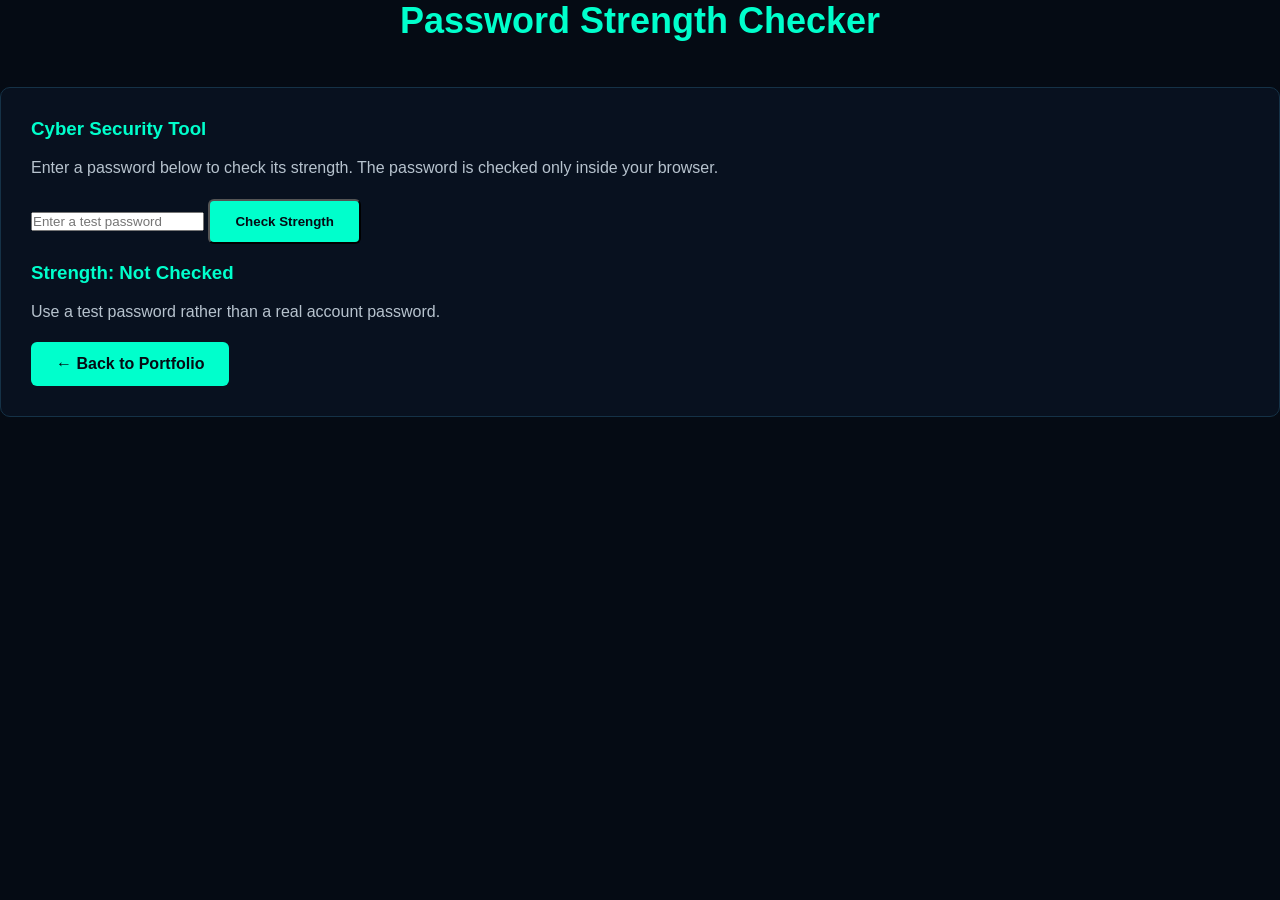
==== cyber-security-project.html @ 36a9ec83 "Add files via upload" ====
<!DOCTYPE html>
<html lang="en">

<head>
    <meta charset="UTF-8">
    <meta name="viewport" content="width=device-width, initial-scale=1.0">

    <title>Password Strength Checker | Akshan</title>

    <link rel="stylesheet" href="Style.css">
</head>

<body>

<section class="cyber-project-page">

    <h2 class="section-title">Password Strength Checker</h2>

    <div class="project-card">

        <h3>Cyber Security Tool</h3>

        <p>
            Enter a password below to check its strength.
            The password is checked only inside your browser.
        </p>

        <br>

        <input
            type="password"
            id="password"
            placeholder="Enter a test password"
            autocomplete="new-password"
        >

        <button
            type="button"
            class="btn"
            onclick="checkPassword()">
            Check Strength
        </button>

        <br><br>

        <h3 id="result">Strength: Not Checked</h3>

        <p id="feedback">
            Use a test password rather than a real account password.
        </p>

        <br>

        <a href="index.html" class="btn">
            ← Back to Portfolio
        </a>

    </div>

</section>

<script>
function checkPassword() {

    const password = document.getElementById("password").value;
    const result = document.getElementById("result");
    const feedback = document.getElementById("feedback");

    let score = 0;
    let tips = [];

    if (password.length >= 12) {
        score++;
    } else {
        tips.push("Use at least 12 characters.");
    }

    if (/[A-Z]/.test(password)) {
        score++;
    } else {
        tips.push("Add an uppercase letter.");
    }

    if (/[a-z]/.test(password)) {
        score++;
    } else {
        tips.push("Add a lowercase letter.");
    }

    if (/[0-9]/.test(password)) {
        score++;
    } else {
        tips.push("Add a number.");
    }

    if (/[^A-Za-z0-9]/.test(password)) {
        score++;
    } else {
        tips.push("Add a special character.");
    }

    if (password.length === 0) {
        result.textContent = "Strength: Not Checked";
        feedback.textContent = "Enter a test password first.";
        return;
    }

    if (score <= 2) {
        result.textContent = "Strength: Weak";
    } else if (score <= 4) {
        result.textContent = "Strength: Medium";
    } else {
        result.textContent = "Strength: Strong";
    }

    if (tips.length > 0) {
        feedback.textContent = tips.join(" ");
    } else {
        feedback.textContent =
            "Good: this password meets all of the checks used by this demo.";
    }
}
</script>

</body>
</html>
---- Style.css ----
* {
    margin: 0;
    padding: 0;
    box-sizing: border-box;
}

body {
    background: #050b14;
    color: white;
    font-family: Arial, sans-serif;
}

.navbar {
    display: flex;
    justify-content: space-between;
    align-items: center;
    padding: 20px 8%;
    background: #08111f;
    border-bottom: 1px solid #00ffcc;
}

.logo {
    color: #00ffcc;
    font-size: 28px;
}

.nav-links {
    display: flex;
    list-style: none;
    gap: 30px;
}

.nav-links a {
    color: white;
    text-decoration: none;
}

.nav-links a:hover {
    color: #00ffcc;
}

.hero {
    min-height: 90vh;
    display: flex;
    align-items: center;
    padding: 0 10%;
    background: linear-gradient(135deg, #050b14, #071c26);
}

.hero-content {
    max-width: 700px;
}

.small-text {
    color: #00ffcc;
    font-size: 20px;
}

.hero h1 {
    font-size: 70px;
    margin: 10px 0;
}

.hero h2 {
    color: #00ffcc;
    font-size: 32px;
    margin-bottom: 20px;
}

.hero p {
    line-height: 1.7;
    color: #b7c3ce;
}

.hero-buttons {
    margin-top: 30px;
}

.btn {
    display: inline-block;
    padding: 13px 25px;
    margin-right: 10px;
    background: #00ffcc;
    color: #050b14;
    text-decoration: none;
    border-radius: 6px;
    font-weight: bold;
}

.btn-outline {
    background: transparent;
    color: #00ffcc;
    border: 1px solid #00ffcc;
}

.section {
    padding: 90px 10%;
}

.section-title {
    text-align: center;
    color: #00ffcc;
    font-size: 36px;
    margin-bottom: 45px;
}

.about-content {
    max-width: 800px;
    margin: auto;
    text-align: center;
    line-height: 1.8;
    color: #b7c3ce;
}

.skills-container,
.projects-container {
    display: grid;
    grid-template-columns: repeat(auto-fit, minmax(220px, 1fr));
    gap: 25px;
}

.skill-card,
.project-card,
.certificate-card {
    background: #08111f;
    padding: 30px;
    border: 1px solid #153247;
    border-radius: 10px;
}

.skill-card h3,
.project-card h3,
.certificate-card h3 {
    color: #00ffcc;
    margin-bottom: 15px;
}

.skill-card p,
.project-card p,
.certificate-card p {
    color: #b7c3ce;
    line-height: 1.6;
}

.project-btn {
    margin-top: 20px;
    padding: 10px 18px;
    background: transparent;
    border: 1px solid #00ffcc;
    color: #00ffcc;
    border-radius: 5px;
    cursor: pointer;
}

.certificate-card {
    max-width: 600px;
    margin: auto;
    text-align: center;
}

.contact-box {
    text-align: center;
}

.contact-box p {
    color: #b7c3ce;
    margin-bottom: 30px;
}

footer {
    text-align: center;
    padding: 25px;
    background: #08111f;
    color: #7f8c96;
}

#typing-text {
    color: #00ffcc;
    text-shadow:
        0 0 5px #00ffcc,
        0 0 10px #00ffcc,
        0 0 20px #00ffcc;
}

.hero h1 {
    text-shadow: 0 0 10px rgba(0, 255, 204, 0.4);
}
.hero {
    justify-content: space-between;
    gap: 50px;
}

.hero-image img {
    width: 320px;
    height: 320px;
    object-fit: cover;
    object-position: center 25%;
    border-radius: 50%;
    border: 4px solid #00ffcc;
    box-shadow:
        0 0 20px #00ffcc,
        0 0 50px rgba(0, 255, 204, 0.4);
}

@media (max-width: 768px) {
    .hero {
        flex-direction: column;
        text-align: center;
        padding-top: 80px;
        padding-bottom: 80px;
    }

    .hero-image img {
        width: 230px;
        height: 230px;
    }
}


.social-links {
    margin-top: 25px;
    display: flex;
    gap: 15px;
    flex-wrap: wrap;
}

.social-links a {
    color: #00ffcc;
    text-decoration: none;
    border: 1px solid #00ffcc;
    padding: 10px 16px;
    border-radius: 6px;
    transition: 0.3s;
}

.social-links a:hover {
    background: #00ffcc;
    color: #050b14;
    box-shadow: 0 0 15px #00ffcc;
}

.project-tech {
    margin-top: 15px;
    color: #00ffcc !important;
    font-size: 14px;
    font-weight: bold;
    letter-spacing: 0.5px;
}

.contact-form {
    max-width: 600px;
    margin: auto;
    display: flex;
    flex-direction: column;
    gap: 18px;
}

.contact-form input,
.contact-form textarea {
    width: 100%;
    padding: 15px;
    background: #08111f;
    color: white;
    border: 1px solid #153247;
    border-radius: 7px;
    outline: none;
    font-size: 16px;
}

.contact-form input:focus,
.contact-form textarea:focus {
    border-color: #00ffcc;
    box-shadow: 0 0 10px rgba(0, 255, 204, 0.3);
}

.contact-form textarea {
    resize: vertical;
}

.contact-form button {
    border: none;
    cursor: pointer;
}
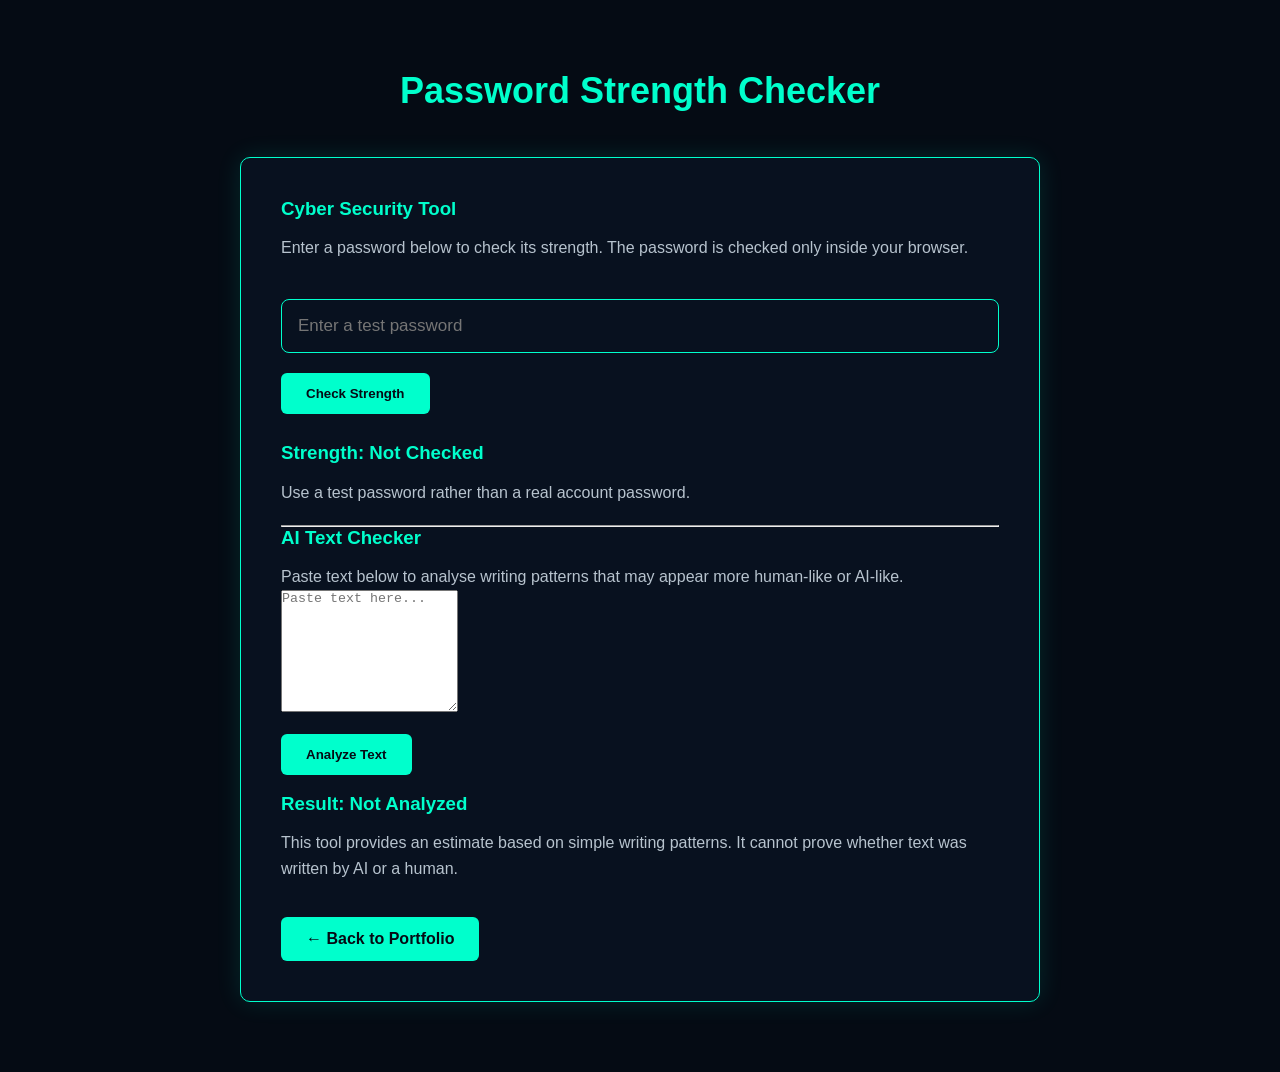
==== commit 9d7cf063: "Add files via upload" ====
--- a/cyber-security-project.html
+++ b/cyber-security-project.html
@@ -50,7 +50,37 @@
         </p>
 
         <br>
+<hr class="tool-divider">
 
+<h3>AI Text Checker</h3>
+
+<p>
+    Paste text below to analyse writing patterns that may appear
+    more human-like or AI-like.
+</p>
+
+<textarea
+    id="aiText"
+    rows="8"
+    placeholder="Paste text here..."
+></textarea>
+
+<br><br>
+
+<button type="button" class="btn" onclick="analyzeText()">
+    Analyze Text
+</button>
+
+<br><br>
+
+<h3 id="aiResult">Result: Not Analyzed</h3>
+
+<p id="aiFeedback">
+    This tool provides an estimate based on simple writing patterns.
+    It cannot prove whether text was written by AI or a human.
+</p>
+
+<br><br>
         <a href="index.html" class="btn">
             ← Back to Portfolio
         </a>
--- a/Style.css
+++ b/Style.css
@@ -280,4 +280,93 @@
 .contact-form button {
     border: none;
     cursor: pointer;
+}
+
+/* Password Strength Checker */
+
+.cyber-project-page {
+    min-height: 100vh;
+    padding: 70px 10%;
+    background: #050b14;
+}
+
+.cyber-project-page .project-card {
+    max-width: 850px;
+    margin: auto;
+    padding: 40px;
+    border: 1px solid #00ffcc;
+    box-shadow: 0 0 25px rgba(0, 255, 204, 0.12);
+}
+
+.cyber-project-page input[type="password"] {
+    width: 100%;
+    padding: 16px;
+    margin: 20px 0;
+    background: #050b14;
+    color: white;
+    border: 1px solid #153247;
+    border-radius: 7px;
+    font-size: 16px;
+    outline: none;
+}
+
+.cyber-project-page input[type="password"]:focus {
+    border-color: #00ffcc;
+    box-shadow: 0 0 12px rgba(0, 255, 204, 0.3);
+}
+
+.cyber-project-page #result {
+    margin-top: 10px;
+    color: #00ffcc;
+}
+
+.cyber-project-page #feedback {
+    margin-top: 12px;
+    line-height: 1.8;
+}
+
+.cyber-project-page .btn {
+    border: none;
+    cursor: pointer;
+    transition: 0.3s;
+}
+
+.cyber-project-page .btn:hover {
+    box-shadow: 0 0 18px #00ffcc;
+    transform: translateY(-2px);
+}
+/* Cyber Security Password Tool - Final Design */
+
+.cyber-project-page {
+    min-height: 100vh;
+    padding: 70px 8%;
+}
+
+.cyber-project-page .project-card {
+    max-width: 800px;
+    margin: 0 auto;
+    padding: 40px;
+}
+
+#password {
+    display: block;
+    width: 100%;
+    padding: 16px;
+    margin: 20px 0;
+    background: #08111f;
+    color: white;
+    border: 1px solid #00ffcc;
+    border-radius: 8px;
+    font-size: 17px;
+    outline: none;
+    box-sizing: border-box;
+}
+
+#password:focus {
+    box-shadow: 0 0 15px rgba(0, 255, 204, 0.4);
+}
+
+#result {
+    margin-top: 25px;
+    color: #00ffcc;
 }
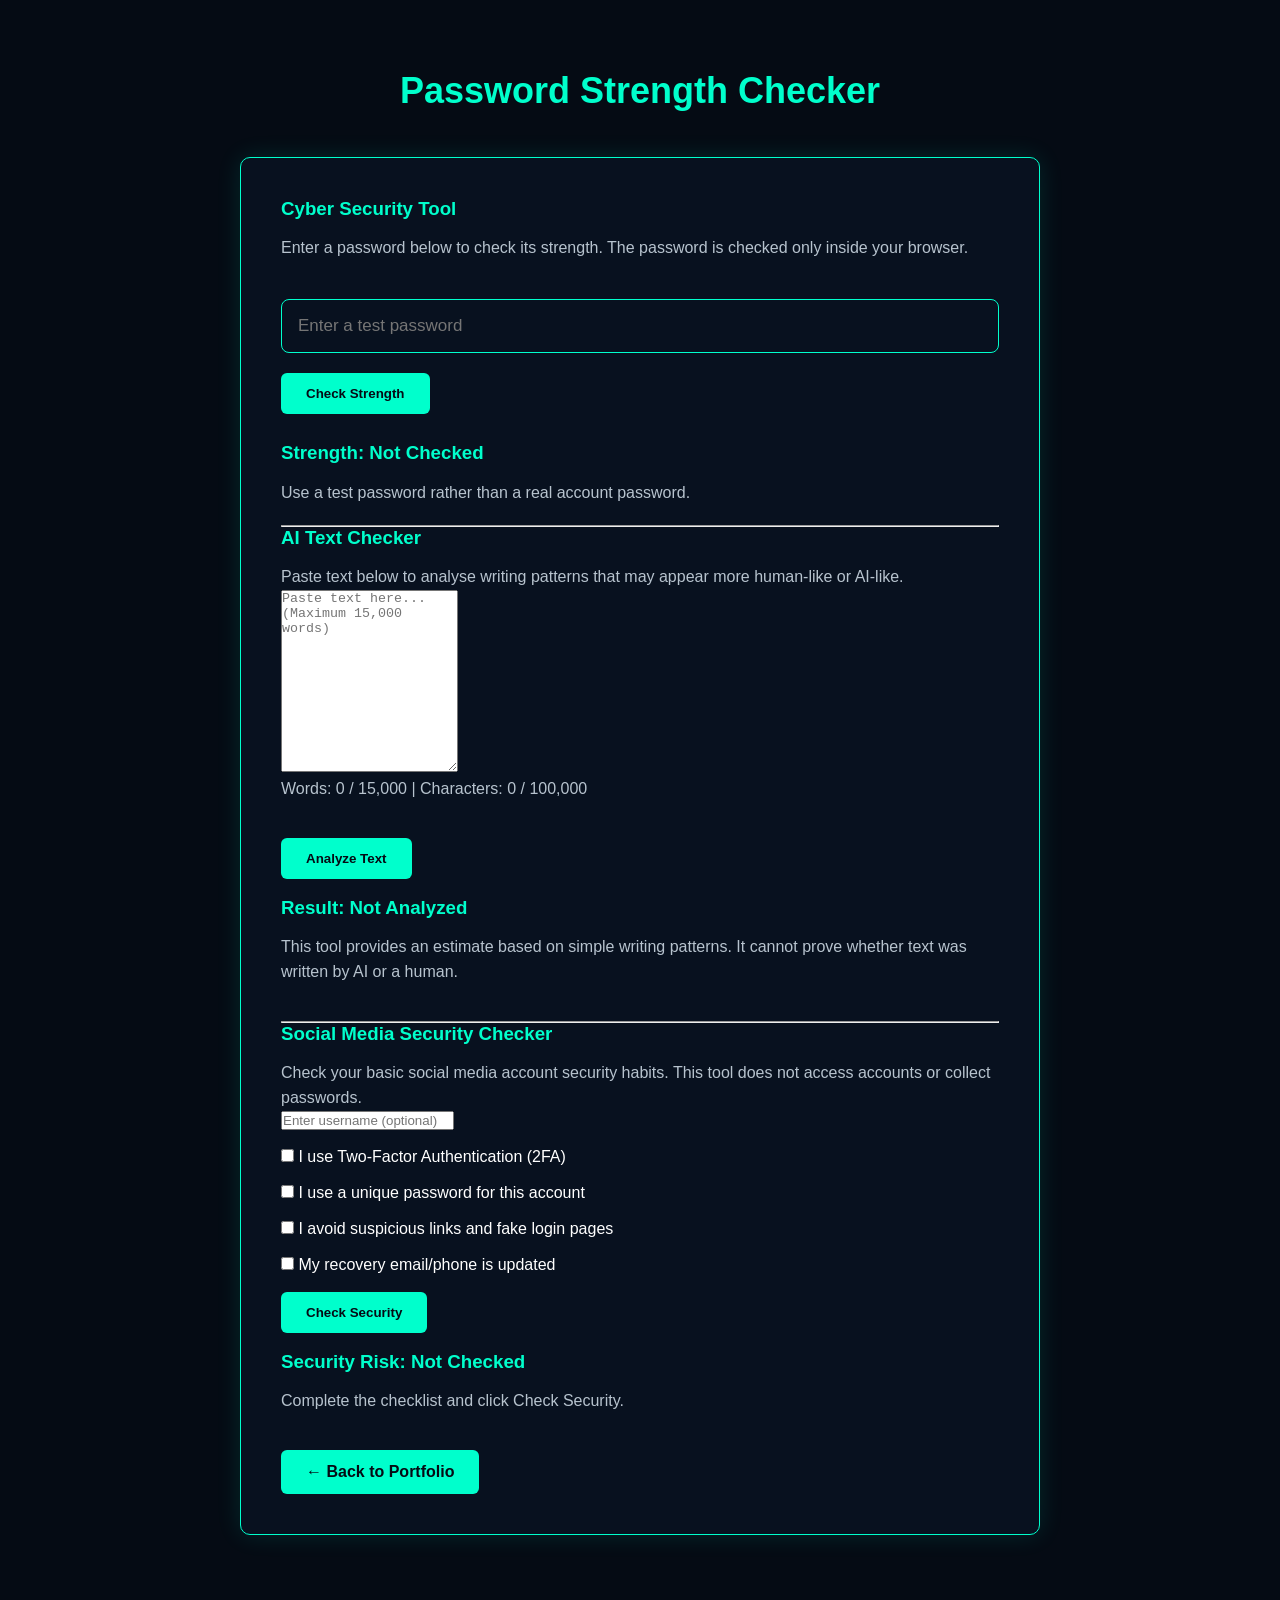
==== commit 975087dd: "Add files via upload" ====
--- a/cyber-security-project.html
+++ b/cyber-security-project.html
@@ -61,9 +61,15 @@
 
 <textarea
     id="aiText"
-    rows="8"
-    placeholder="Paste text here..."
+    rows="12"
+    maxlength="100000"
+    placeholder="Paste text here... (Maximum 15,000 words)"
+    oninput="updateTextCount()"
 ></textarea>
+
+<p id="textCount">
+    Words: 0 / 15,000 | Characters: 0 / 100,000
+</p>
 
 <br><br>
 
@@ -81,6 +87,71 @@
 </p>
 
 <br><br>
+
+<hr class="tool-divider">
+
+<h3>Social Media Security Checker</h3>
+
+<p>
+    Check your basic social media account security habits.
+    This tool does not access accounts or collect passwords.
+</p>
+
+<input
+    type="text"
+    id="socialUsername"
+    placeholder="Enter username (optional)"
+>
+
+<br><br>
+
+<label>
+    <input type="checkbox" id="check2fa">
+    I use Two-Factor Authentication (2FA)
+</label>
+
+<br><br>
+
+<label>
+    <input type="checkbox" id="checkUniquePassword">
+    I use a unique password for this account
+</label>
+
+<br><br>
+
+<label>
+    <input type="checkbox" id="checkLinks">
+    I avoid suspicious links and fake login pages
+</label>
+
+<br><br>
+
+<label>
+    <input type="checkbox" id="checkRecovery">
+    My recovery email/phone is updated
+</label>
+
+<br><br>
+
+<button
+    type="button"
+    class="btn"
+    onclick="checkSocialSecurity()"
+>
+    Check Security
+</button>
+
+<br><br>
+
+<h3 id="socialResult">
+    Security Risk: Not Checked
+</h3>
+
+<p id="socialFeedback">
+    Complete the checklist and click Check Security.
+</p>
+
+<br><br>
         <a href="index.html" class="btn">
             ← Back to Portfolio
         </a>
@@ -90,7 +161,136 @@
 </section>
 
 <script>
-function checkPassword() {
+   function analyzeText() {
+    const text = document.getElementById("aiText").value.trim();
+    const result = document.getElementById("aiResult");
+    const feedback = document.getElementById("aiFeedback");
+
+    const words = text.match(/\b[\w'-]+\b/g) || [];
+    const wordCount = words.length;
+    const charCount = text.length;
+
+    if (wordCount > 15000) {
+        result.textContent = "Result: Text Too Long";
+        feedback.textContent =
+            "Please reduce the text to 15,000 words or less.";
+        return;
+    }
+
+    if (text.length < 50) {
+        result.textContent = "Result: Not Enough Text";
+        feedback.textContent =
+            "Please enter at least 50 characters for a more useful analysis.";
+        return;
+    }
+
+    const sentences = text
+        .split(/[.!?]+/)
+        .map(sentence => sentence.trim())
+        .filter(Boolean);
+
+    if (sentences.length === 0) {
+        result.textContent = "Result: Unable to Analyze";
+        feedback.textContent =
+            "Please enter normal paragraph text with complete sentences.";
+        return;
+    }
+
+    const lowerWords = words.map(word => word.toLowerCase());
+    const uniqueWords = new Set(lowerWords);
+
+    const vocabularyRatio =
+        uniqueWords.size / Math.max(lowerWords.length, 1);
+
+    const sentenceLengths = sentences.map(sentence =>
+        (sentence.match(/\b[\w'-]+\b/g) || []).length
+    );
+
+    const averageSentenceLength =
+        sentenceLengths.reduce((a, b) => a + b, 0) /
+        sentenceLengths.length;
+
+    const sentenceVariation =
+        sentenceLengths.reduce(
+            (total, length) =>
+                total + Math.abs(length - averageSentenceLength),
+            0
+        ) / sentenceLengths.length;
+
+    const frequency = {};
+    lowerWords.forEach(word => {
+        frequency[word] = (frequency[word] || 0) + 1;
+    });
+
+    const repeatedWords = Object.values(frequency)
+        .filter(count => count >= 4)
+        .length;
+
+    const longSentenceCount = sentenceLengths
+        .filter(length => length >= 25)
+        .length;
+
+    let aiSignals = 0;
+    let humanSignals = 0;
+
+    if (sentenceVariation < 4) {
+        aiSignals++;
+    } else {
+        humanSignals++;
+    }
+
+    if (vocabularyRatio < 0.45) {
+        aiSignals++;
+    } else {
+        humanSignals++;
+    }
+
+    if (repeatedWords > Math.max(3, wordCount * 0.02)) {
+        aiSignals++;
+    } else {
+        humanSignals++;
+    }
+
+    if (averageSentenceLength >= 18 && sentenceVariation < 5) {
+        aiSignals++;
+    } else {
+        humanSignals++;
+    }
+
+    if (longSentenceCount > sentences.length * 0.6) {
+        aiSignals++;
+    }
+
+    let finalResult;
+
+    if (aiSignals >= 4) {
+        finalResult = "More AI-like Patterns";
+    } else if (aiSignals >= 2) {
+        finalResult = "Mixed / Uncertain";
+    } else {
+        finalResult = "More Human-like Patterns";
+    }
+
+    result.textContent = `Result: ${finalResult}`;
+
+    feedback.innerHTML = `
+        <strong>Analysis Details</strong><br><br>
+
+        Words: ${wordCount.toLocaleString()}<br>
+        Characters: ${charCount.toLocaleString()}<br>
+        Sentences: ${sentences.length.toLocaleString()}<br>
+        Unique Words: ${uniqueWords.size.toLocaleString()}<br>
+        Vocabulary Diversity: ${(vocabularyRatio * 100).toFixed(1)}%<br>
+        Average Sentence Length: ${averageSentenceLength.toFixed(1)} words<br>
+        Sentence Variation: ${sentenceVariation.toFixed(1)}<br>
+        Repeated Word Signals: ${repeatedWords}<br><br>
+
+        <strong>Important:</strong>
+        This tool only analyses writing patterns.
+        It cannot prove whether text was written by AI or a human.
+    `;
+}
+    function checkPassword() {
 
     const password = document.getElementById("password").value;
     const result = document.getElementById("result");
@@ -149,6 +349,93 @@
         feedback.textContent =
             "Good: this password meets all of the checks used by this demo.";
     }
+}function updateTextCount() {
+    const textArea = document.getElementById("aiText");
+    const counter = document.getElementById("textCount");
+
+    const text = textArea.value;
+
+    const words = text.trim() === ""
+        ? []
+        : text.trim().split(/\s+/);
+
+    const wordCount = words.length;
+    const charCount = text.length;
+
+    counter.textContent =
+        `Words: ${wordCount.toLocaleString()} / 15,000 | ` +
+        `Characters: ${charCount.toLocaleString()} / 100,000`;
+
+    if (wordCount > 15000) {
+        counter.textContent += " — Word limit exceeded!";
+    }
+}
+function checkSocialSecurity() {
+    const username = document.getElementById("socialUsername").value.trim();
+
+    const has2FA = document.getElementById("check2fa").checked;
+    const uniquePassword =
+        document.getElementById("checkUniquePassword").checked;
+    const avoidsLinks =
+        document.getElementById("checkLinks").checked;
+    const recoveryUpdated =
+        document.getElementById("checkRecovery").checked;
+
+    const result = document.getElementById("socialResult");
+    const feedback = document.getElementById("socialFeedback");
+
+    let score = 0;
+    let recommendations = [];
+
+    if (has2FA) {
+        score++;
+    } else {
+        recommendations.push("Enable Two-Factor Authentication (2FA).");
+    }
+
+    if (uniquePassword) {
+        score++;
+    } else {
+        recommendations.push("Use a unique password for this account.");
+    }
+
+    if (avoidsLinks) {
+        score++;
+    } else {
+        recommendations.push("Avoid suspicious links and fake login pages.");
+    }
+
+    if (recoveryUpdated) {
+        score++;
+    } else {
+        recommendations.push("Keep your recovery email or phone updated.");
+    }
+
+    let risk;
+
+    if (score === 4) {
+        risk = "Low Risk";
+    } else if (score >= 2) {
+        risk = "Medium Risk";
+    } else {
+        risk = "High Risk";
+    }
+
+    result.textContent = "Security Risk: " + risk;
+
+    const account =
+        username !== "" ? "Account: @" + username + ". " : "";
+
+    if (recommendations.length === 0) {
+        feedback.textContent =
+            account +
+            "Good security habits selected. Continue watching for phishing and suspicious login attempts.";
+    } else {
+        feedback.textContent =
+            account +
+            "Recommendations: " +
+            recommendations.join(" ");
+    }
 }
 </script>
 
